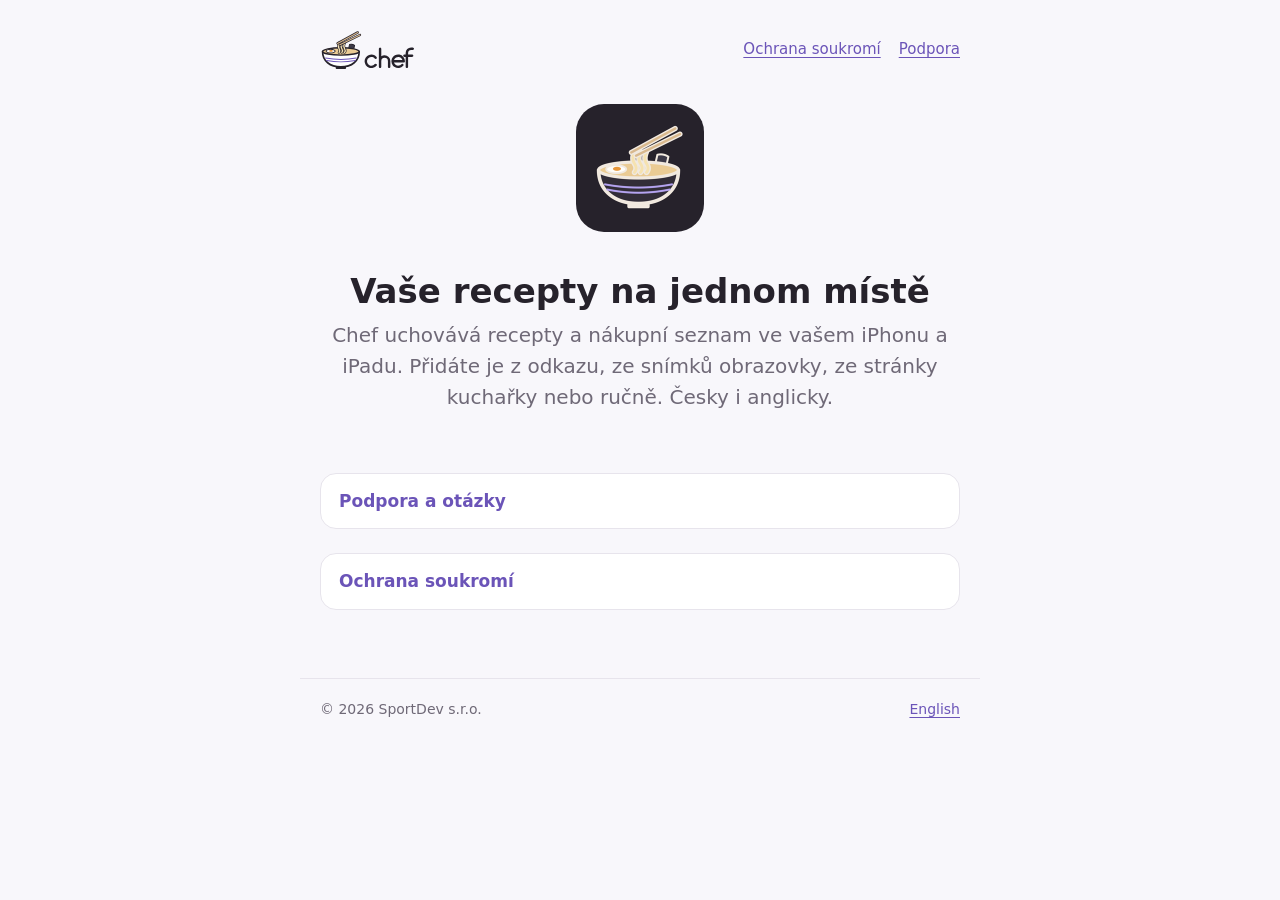
==== cs/index.html @ 3bc0345a "Add Chef's website with privacy policy and support pages" ====
<!doctype html>
<html lang="cs">
<head>
<meta charset="utf-8">
<meta name="viewport" content="width=device-width, initial-scale=1">
<title>Chef</title>
<meta name="description" content="Chef je kuchařka pro iPhone a iPad: vaše recepty na jednom místě, z odkazu, ze snímků obrazovky nebo ze stránky kuchařky.">
<link rel="icon" href="../assets/favicon.png">
<link rel="apple-touch-icon" href="../assets/apple-touch-icon.png">
<link rel="alternate" hreflang="en" href="../">
<link rel="stylesheet" href="../assets/style.css">
</head>
<body>
<header>
  <a class="logo" href="./" aria-label="Chef">
    <img class="only-light" src="../assets/chef-lockup-horizontal-on-light.svg" alt="Chef">
    <img class="only-dark" src="../assets/chef-lockup-horizontal-on-dark.svg" alt="">
  </a>
  <nav>
    <a href="privacy.html">Ochrana soukromí</a>
    <a href="support.html">Podpora</a>
  </nav>
</header>
<main>

<section class="hero">
  <img src="../assets/icon-256.png" alt="">
  <h1>Vaše recepty na jednom místě</h1>
  <p class="lead">Chef uchovává recepty a nákupní seznam ve vašem iPhonu a iPadu. Přidáte je z odkazu, ze snímků obrazovky, ze stránky kuchařky nebo ručně. Česky i anglicky.</p>
</section>
<ul class="links">
  <li><a href="support.html">Podpora a otázky</a></li>
  <li><a href="privacy.html">Ochrana soukromí</a></li>
</ul>

</main>
<footer>
  <span>© 2026 SportDev s.r.o.</span>
  <a href="../" hreflang="en" lang="en">English</a>
</footer>
</body>
</html>
---- assets/style.css ----
/* Chef's website. Colours and type from Chef's brand guide (Design/Brand/README.md in the app). */

:root {
  --paper: #F8F7FB;
  --surface: #FFFFFF;
  --hairline: #E7E4EC;
  --ink: #26222B;
  --ink-2: #6F6977;
  --violet: #6B54B8;
  --mist: #E6DFF8;
  color-scheme: light dark;
}

@media (prefers-color-scheme: dark) {
  :root {
    --paper: #1C1A20;
    --surface: #25222A;
    --hairline: #34303A;
    --ink: #F1ECE4;
    --ink-2: #A49EAB;
    --violet: #B3A2EE;
    --mist: #332D45;
  }
}

* { box-sizing: border-box; }

body {
  margin: 0;
  background: var(--paper);
  color: var(--ink);
  font: 17px/1.55 -apple-system, BlinkMacSystemFont, "Segoe UI", system-ui, sans-serif;
  -webkit-text-size-adjust: 100%;
}

main, header, footer {
  max-width: 680px;
  margin: 0 auto;
  padding: 0 20px;
}

header {
  display: flex;
  align-items: center;
  justify-content: space-between;
  gap: 16px;
  padding-top: 28px;
  padding-bottom: 8px;
}

header .logo img { display: block; height: 44px; width: auto; }

nav { display: flex; gap: 18px; font-size: 15px; }

h1, h2, h3 {
  font-family: ui-rounded, "SF Pro Rounded", -apple-system, system-ui, sans-serif;
  line-height: 1.2;
  font-weight: 700;
}

h1 { font-size: 34px; margin: 32px 0 8px; }
h2 { font-size: 22px; margin: 36px 0 8px; }
h3 { font-size: 18px; margin: 24px 0 4px; }

p, li { margin: 0 0 12px; }
ul { padding-left: 22px; }

a { color: var(--violet); text-decoration-thickness: 1px; text-underline-offset: 3px; }
a:hover { text-decoration-thickness: 2px; }

.lead { font-size: 20px; color: var(--ink-2); margin-bottom: 24px; }
.muted { color: var(--ink-2); font-size: 15px; }

.card {
  background: var(--surface);
  border: 1px solid var(--hairline);
  border-radius: 20px;
  padding: 20px 22px;
  margin: 20px 0;
}

.card p:last-child { margin-bottom: 0; }

.hero { text-align: center; padding: 24px 0 8px; }
.hero img { width: 128px; height: 128px; border-radius: 28px; }

.links { display: grid; gap: 12px; margin: 28px 0; padding: 0; list-style: none; }
.links a {
  display: block;
  background: var(--surface);
  border: 1px solid var(--hairline);
  border-radius: 16px;
  padding: 14px 18px;
  text-decoration: none;
  font-weight: 600;
}
.links a:hover { background: var(--mist); }

footer {
  margin-top: 56px;
  padding-top: 20px;
  padding-bottom: 40px;
  border-top: 1px solid var(--hairline);
  color: var(--ink-2);
  font-size: 14px;
  display: flex;
  justify-content: space-between;
  flex-wrap: wrap;
  gap: 8px;
}

header .logo img.only-dark { display: none; }
@media (prefers-color-scheme: dark) {
  header .logo img.only-light { display: none; }
  header .logo img.only-dark { display: block; }
}
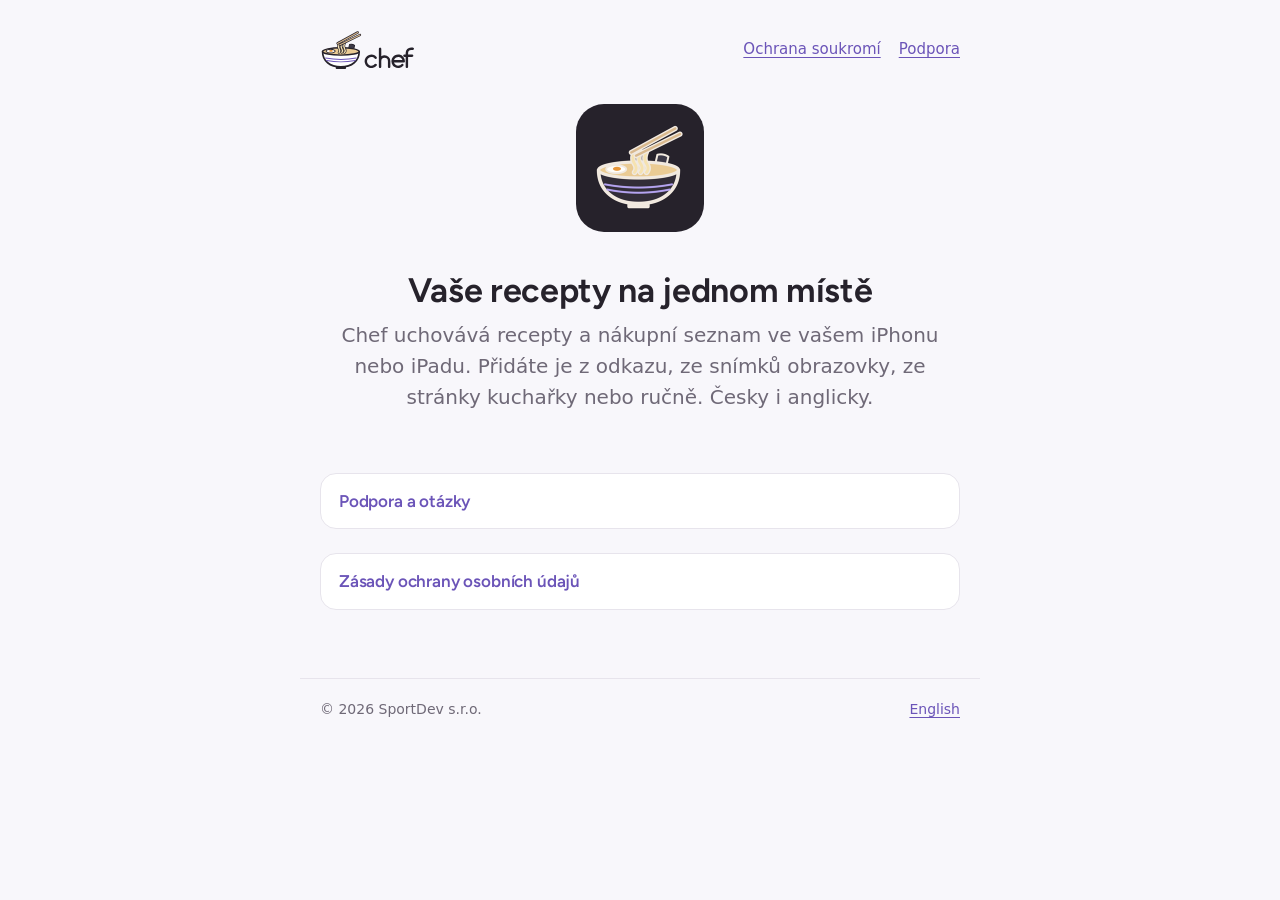
==== commit 30c72ab5: "Privacy and support pages match the app: crash report contents, iCloud backups, feedback, From a Fil" ====
--- a/cs/index.html
+++ b/cs/index.html
@@ -26,11 +26,11 @@
 <section class="hero">
   <img src="../assets/icon-256.png" alt="">
   <h1>Vaše recepty na jednom místě</h1>
-  <p class="lead">Chef uchovává recepty a nákupní seznam ve vašem iPhonu a iPadu. Přidáte je z odkazu, ze snímků obrazovky, ze stránky kuchařky nebo ručně. Česky i anglicky.</p>
+  <p class="lead">Chef uchovává recepty a nákupní seznam ve vašem iPhonu nebo iPadu. Přidáte je z odkazu, ze snímků obrazovky, ze stránky kuchařky nebo ručně. Česky i anglicky.</p>
 </section>
 <ul class="links">
   <li><a href="support.html">Podpora a otázky</a></li>
-  <li><a href="privacy.html">Ochrana soukromí</a></li>
+  <li><a href="privacy.html">Zásady ochrany osobních údajů</a></li>
 </ul>
 
 </main>
--- a/assets/style.css
+++ b/assets/style.css
@@ -1,4 +1,13 @@
 /* Chef's website. Colours and type from Chef's brand guide (Design/Brand/README.md in the app). */
+
+/* Figtree for headings, self-hosted: loading it from Google Fonts would send visitors' IP
+   addresses to Google. SIL Open Font License, assets/fonts/OFL.txt. */
+@font-face {
+  font-family: "Figtree";
+  src: url("fonts/Figtree.woff2") format("woff2");
+  font-weight: 300 900;
+  font-display: swap;
+}
 
 :root {
   --paper: #F8F7FB;
@@ -53,10 +62,13 @@
 nav { display: flex; gap: 18px; font-size: 15px; }
 
 h1, h2, h3 {
-  font-family: ui-rounded, "SF Pro Rounded", -apple-system, system-ui, sans-serif;
+  font-family: "Figtree", -apple-system, system-ui, sans-serif;
   line-height: 1.2;
-  font-weight: 700;
+  font-weight: 650;
+  letter-spacing: -0.01em;
 }
+
+h3 { font-weight: 600; }
 
 h1 { font-size: 34px; margin: 32px 0 8px; }
 h2 { font-size: 22px; margin: 36px 0 8px; }
@@ -87,12 +99,14 @@
 .links { display: grid; gap: 12px; margin: 28px 0; padding: 0; list-style: none; }
 .links a {
   display: block;
+  font-family: "Figtree", -apple-system, system-ui, sans-serif;
   background: var(--surface);
   border: 1px solid var(--hairline);
   border-radius: 16px;
   padding: 14px 18px;
   text-decoration: none;
   font-weight: 600;
+  letter-spacing: -0.01em;
 }
 .links a:hover { background: var(--mist); }
 
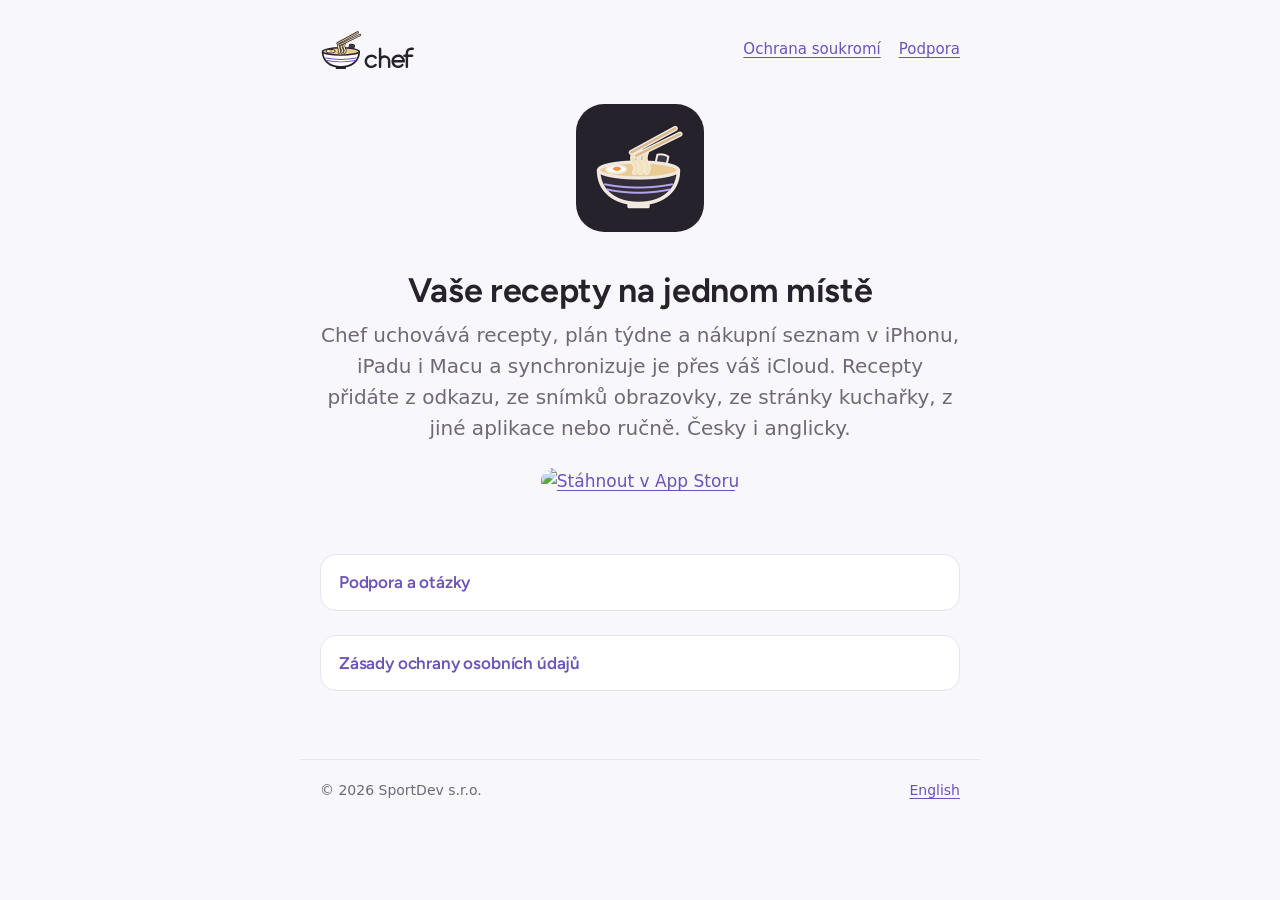
==== commit 22cadf70: "Website for 1.1: week plan, sync and Mac on the home page with the App Store badge, privacy and supp" ====
--- a/cs/index.html
+++ b/cs/index.html
@@ -26,7 +26,8 @@
 <section class="hero">
   <img src="../assets/icon-256.png" alt="">
   <h1>Vaše recepty na jednom místě</h1>
-  <p class="lead">Chef uchovává recepty a nákupní seznam ve vašem iPhonu nebo iPadu. Přidáte je z odkazu, ze snímků obrazovky, ze stránky kuchařky nebo ručně. Česky i anglicky.</p>
+  <p class="lead">Chef uchovává recepty, plán týdne a nákupní seznam v iPhonu, iPadu i Macu a synchronizuje je přes váš iCloud. Recepty přidáte z odkazu, ze snímků obrazovky, ze stránky kuchařky, z jiné aplikace nebo ručně. Česky i anglicky.</p>
+  <p class="store"><a href="https://apps.apple.com/app/id6826226492"><img class="only-light" src="https://tools.applemarketingtools.com/api/badges/download-on-the-app-store/black/cs-cz" alt="Stáhnout v App Storu" height="54"><img class="only-dark" src="https://tools.applemarketingtools.com/api/badges/download-on-the-app-store/white/cs-cz" alt="Stáhnout v App Storu" height="54"></a></p>
 </section>
 <ul class="links">
   <li><a href="support.html">Podpora a otázky</a></li>
--- a/assets/style.css
+++ b/assets/style.css
@@ -123,8 +123,12 @@
   gap: 8px;
 }
 
-header .logo img.only-dark { display: none; }
+header .logo img.only-dark, .store img.only-dark { display: none; }
 @media (prefers-color-scheme: dark) {
-  header .logo img.only-light { display: none; }
+  header .logo img.only-light, .store img.only-light { display: none; }
   header .logo img.only-dark { display: block; }
+  .store img.only-dark { display: inline-block; }
 }
+
+.store { margin-bottom: 24px; }
+.store img { height: 54px; width: auto; }
